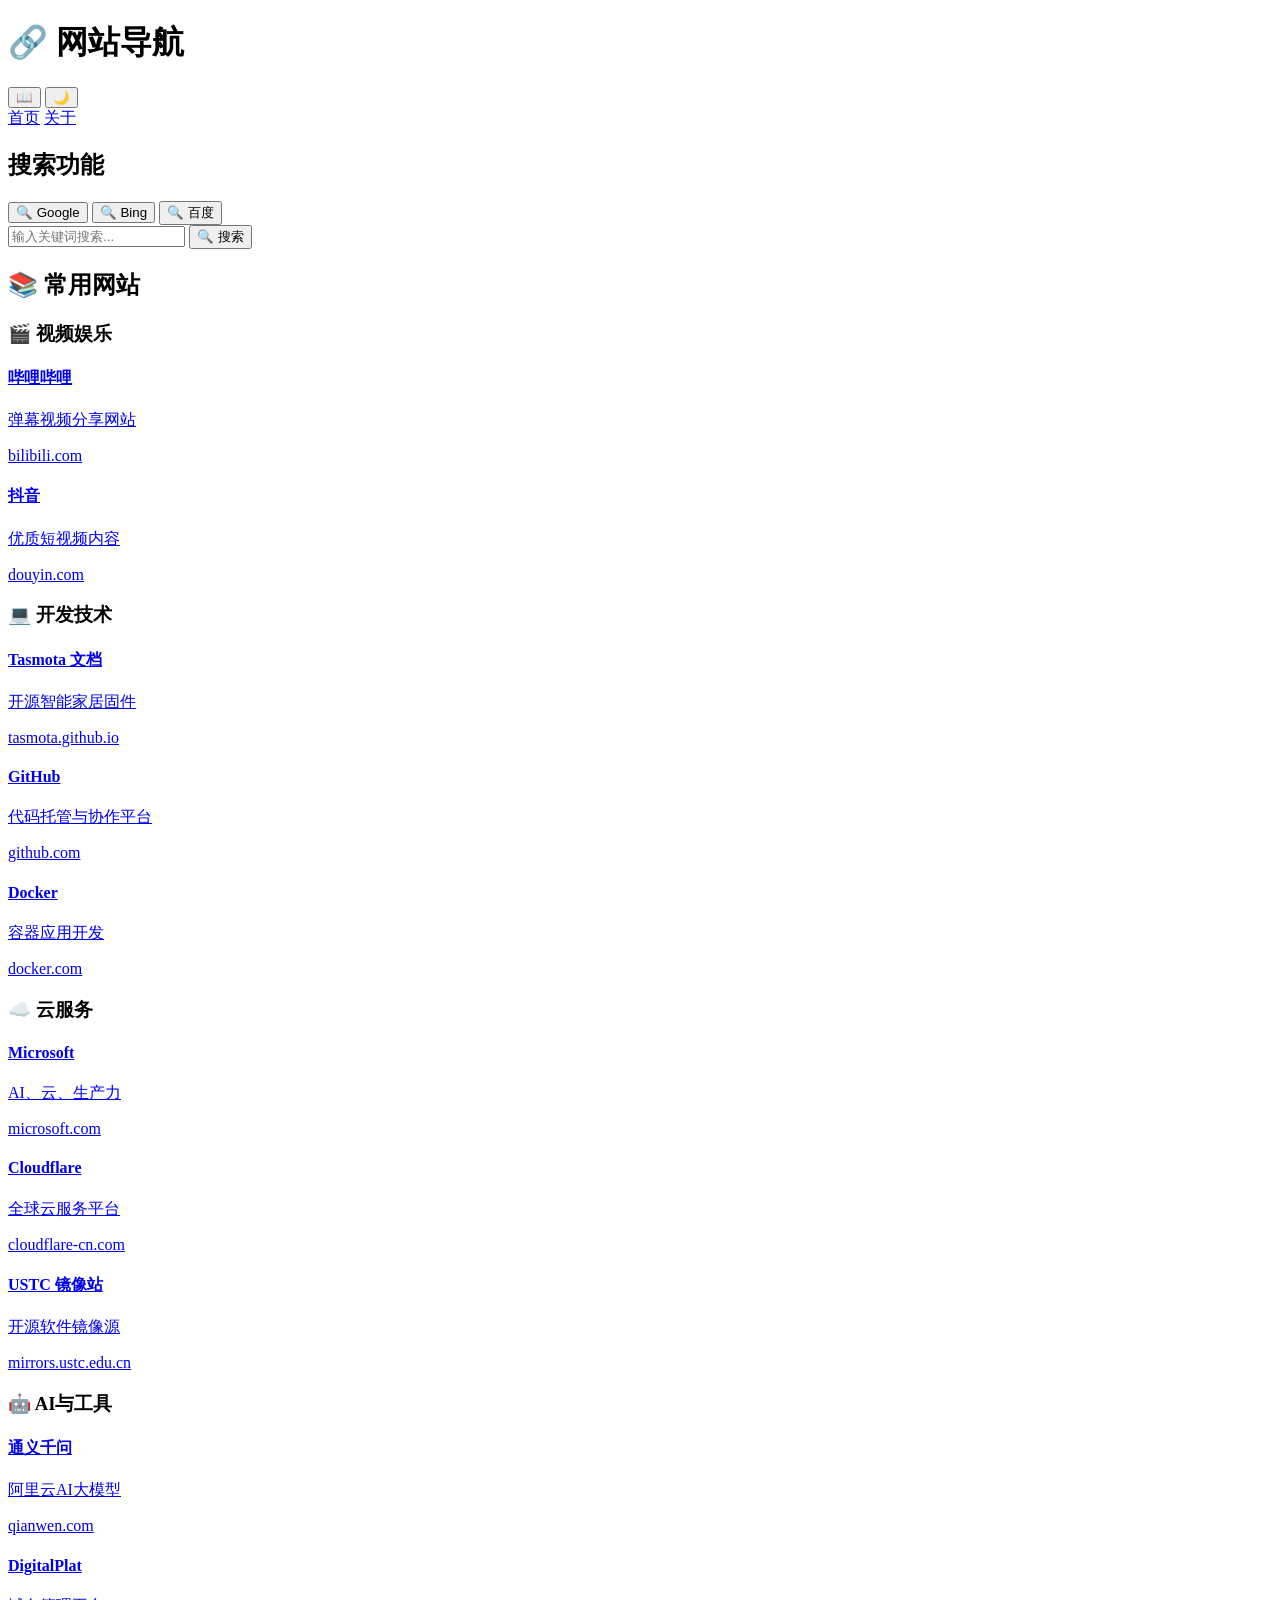
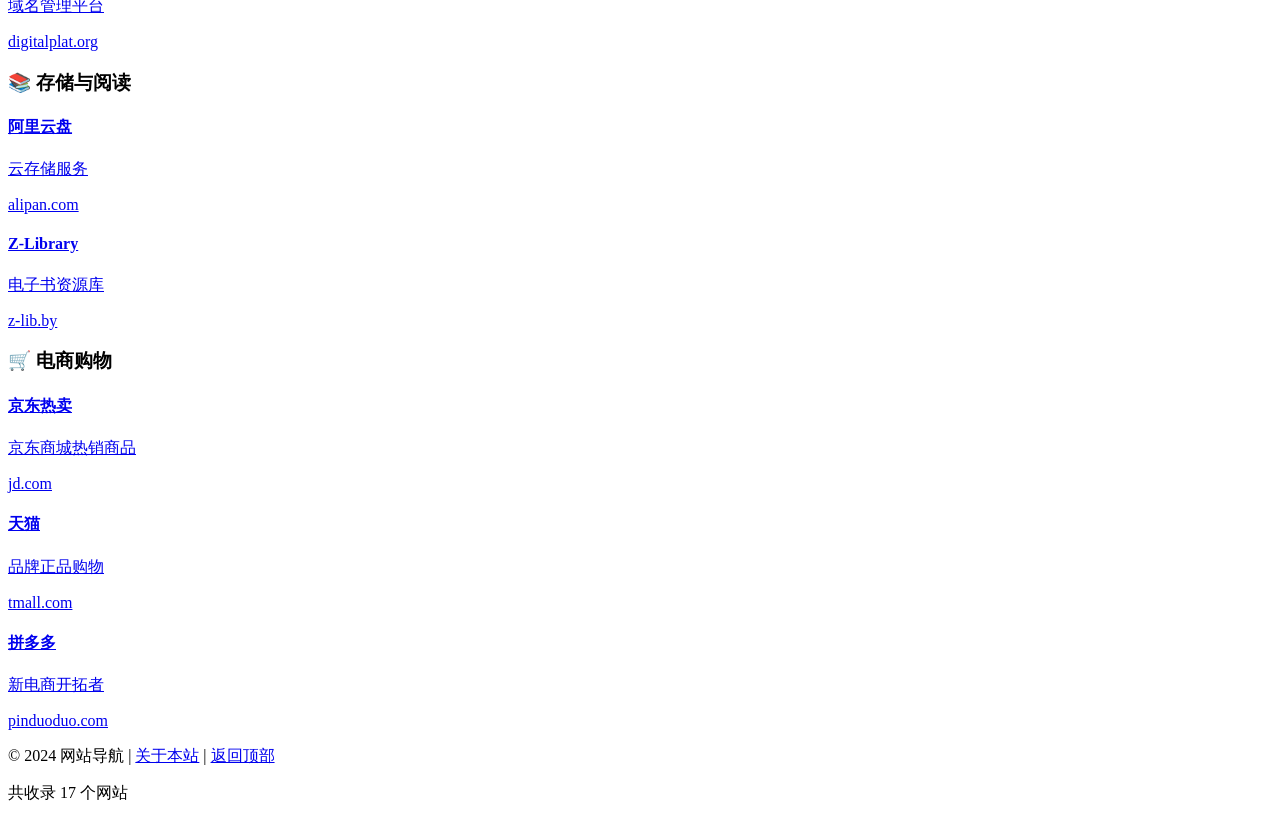
==== index.html @ ec5c8658 "del priatebay" ====
<!doctype html>
<html lang="zh-CN" data-theme="light">
<head>
    <meta charset="utf-8">
    <meta name="viewport" content="width=device-width,initial-scale=1">
    <title>网站导航 - 首页</title>
    <!-- Favicon 配置 -->
    <link rel="icon" href="favicon.ico" type="image/x-icon">
    <link rel="shortcut icon" href="favicon.ico" type="image/x-icon">
    <!-- 样式文件 -->
    <link rel="stylesheet" href="src/styles.css">
    
    <!-- 主题防闪烁脚本 -->
    <script>
        (function() {
            const savedTheme = localStorage.getItem('theme') || 'light';
            document.documentElement.setAttribute('data-theme', savedTheme);
        })();
    </script>
</head>
<body>
    <header class="header">
        <div class="container header-container">
            <h1 class="site-title">🔗 网站导航</h1>
            <div class="header-controls">
                <button 
                    id="compactToggle" 
                    class="control-btn compact-toggle" 
                    aria-label="切换紧凑模式"
                    title="切换紧凑模式">
                    📖
                </button>
                <button 
                    id="themeToggle" 
                    class="control-btn theme-toggle" 
                    aria-label="切换主题"
                    aria-pressed="false"
                    title="切换主题"
                    role="switch">
                    🌙
                </button>
            </div>
            <nav class="nav" aria-label="主导航">
                <a href="index.html" class="nav-link active" aria-current="page">首页</a>
                <a href="about.html" class="nav-link">关于</a>
            </nav>
        </div>
    </header>

    <main class="container main">
        <!-- 搜索区 -->
        <section class="search-section" aria-labelledby="search-heading">
            <h2 id="search-heading" class="visually-hidden">搜索功能</h2>
            <div class="search-container">
                <div class="engine-toggles" role="tablist" aria-label="搜索引擎选择">
                    <button 
                        class="engine-btn active" 
                        data-engine="google" 
                        role="tab" 
                        aria-selected="true"
                        aria-controls="search-input">
                        <span class="engine-icon">🔍</span> Google
                    </button>
                    <button 
                        class="engine-btn" 
                        data-engine="bing" 
                        role="tab" 
                        aria-selected="false"
                        aria-controls="search-input">
                        <span class="engine-icon">🔍</span> Bing
                    </button>
                    <button 
                        class="engine-btn" 
                        data-engine="baidu" 
                        role="tab" 
                        aria-selected="false"
                        aria-controls="search-input">
                        <span class="engine-icon">🔍</span> 百度
                    </button>
                </div>
                
                <div class="search-input-group">
                    <input 
                        type="text" 
                        id="search-input" 
                        class="search-input" 
                        placeholder="输入关键词搜索..." 
                        aria-label="搜索输入框"
                        role="searchbox">
                    <button 
                        id="search-btn" 
                        class="search-btn" 
                        aria-label="搜索">
                        🔍 搜索
                    </button>
                </div>
            </div>
        </section>

        <!-- 网站分类区 -->
        <section class="websites-section" aria-labelledby="websites-heading">
            <h2 id="websites-heading" class="section-title">📚 常用网站</h2>
            
            <!-- 资源下载 -->
            <!-- 资源下载 已移除 -->

            <!-- 视频娱乐 -->
            <div class="category">
                <h3 class="category-title">🎬 视频娱乐</h3>
                <div class="websites-grid">
                    <div class="card">
                        <a href="https://www.bilibili.com/" 
                           target="_blank" 
                           rel="noopener noreferrer"
                           class="website-link">
                            <h4 class="website-name">哔哩哔哩</h4>
                            <p class="website-desc">弹幕视频分享网站</p>
                            <span class="website-url">bilibili.com</span>
                        </a>
                    </div>
                    <div class="card">
                        <a href="https://www.douyin.com/" 
                           target="_blank" 
                           rel="noopener noreferrer"
                           class="website-link">
                            <h4 class="website-name">抖音</h4>
                            <p class="website-desc">优质短视频内容</p>
                            <span class="website-url">douyin.com</span>
                        </a>
                    </div>
                </div>
            </div>

            <!-- 开发技术 -->
            <div class="category">
                <h3 class="category-title">💻 开发技术</h3>
                <div class="websites-grid">
                    <div class="card">
                        <a href="https://tasmota.github.io/docs/" 
                           target="_blank" 
                           rel="noopener noreferrer"
                           class="website-link">
                            <h4 class="website-name">Tasmota 文档</h4>
                            <p class="website-desc">开源智能家居固件</p>
                            <span class="website-url">tasmota.github.io</span>
                        </a>
                    </div>
                    <div class="card">
                        <a href="https://github.com/" 
                           target="_blank" 
                           rel="noopener noreferrer"
                           class="website-link">
                            <h4 class="website-name">GitHub</h4>
                            <p class="website-desc">代码托管与协作平台</p>
                            <span class="website-url">github.com</span>
                        </a>
                    </div>
                    <div class="card">
                        <a href="https://www.docker.com/" 
                           target="_blank" 
                           rel="noopener noreferrer"
                           class="website-link">
                            <h4 class="website-name">Docker</h4>
                            <p class="website-desc">容器应用开发</p>
                            <span class="website-url">docker.com</span>
                        </a>
                    </div>
                </div>
            </div>

            <!-- 云服务 -->
            <div class="category">
                <h3 class="category-title">☁️ 云服务</h3>
                <div class="websites-grid">
                    <div class="card">
                        <a href="https://www.microsoft.com/" 
                           target="_blank" 
                           rel="noopener noreferrer"
                           class="website-link">
                            <h4 class="website-name">Microsoft</h4>
                            <p class="website-desc">AI、云、生产力</p>
                            <span class="website-url">microsoft.com</span>
                        </a>
                    </div>
                    <div class="card">
                        <a href="https://www.cloudflare-cn.com/" 
                           target="_blank" 
                           rel="noopener noreferrer"
                           class="website-link">
                            <h4 class="website-name">Cloudflare</h4>
                            <p class="website-desc">全球云服务平台</p>
                            <span class="website-url">cloudflare-cn.com</span>
                        </a>
                    </div>
                    <div class="card">
                        <a href="https://mirrors.ustc.edu.cn/" 
                           target="_blank" 
                           rel="noopener noreferrer"
                           class="website-link">
                            <h4 class="website-name">USTC 镜像站</h4>
                            <p class="website-desc">开源软件镜像源</p>
                            <span class="website-url">mirrors.ustc.edu.cn</span>
                        </a>
                    </div>
                </div>
            </div>

            <!-- AI与工具 -->
            <div class="category">
                <h3 class="category-title">🤖 AI与工具</h3>
                <div class="websites-grid">
                    <div class="card">
                        <a href="https://www.qianwen.com/" 
                           target="_blank" 
                           rel="noopener noreferrer"
                           class="website-link">
                            <h4 class="website-name">通义千问</h4>
                            <p class="website-desc">阿里云AI大模型</p>
                            <span class="website-url">qianwen.com</span>
                        </a>
                    </div>
                    <div class="card">
                        <a href="https://domain.digitalplat.org/" 
                           target="_blank" 
                           rel="noopener noreferrer"
                           class="website-link">
                            <h4 class="website-name">DigitalPlat</h4>
                            <p class="website-desc">域名管理平台</p>
                            <span class="website-url">digitalplat.org</span>
                        </a>
                    </div>
                </div>
            </div>

            <!-- 存储与阅读 -->
            <div class="category">
                <h3 class="category-title">📚 存储与阅读</h3>
                <div class="websites-grid">
                    <div class="card">
                        <a href="https://www.alipan.com/" 
                           target="_blank" 
                           rel="noopener noreferrer"
                           class="website-link">
                            <h4 class="website-name">阿里云盘</h4>
                            <p class="website-desc">云存储服务</p>
                            <span class="website-url">alipan.com</span>
                        </a>
                    </div>
                    <div class="card">
                        <a href="https://z-lib.by/" 
                           target="_blank" 
                           rel="noopener noreferrer"
                           class="website-link">
                            <h4 class="website-name">Z-Library</h4>
                            <p class="website-desc">电子书资源库</p>
                            <span class="website-url">z-lib.by</span>
                        </a>
                    </div>
                </div>
            </div>

            <!-- 电商购物 -->
            <div class="category">
                <h3 class="category-title">🛒 电商购物</h3>
                <div class="websites-grid">
                    <div class="card">
                        <a href="https://www.jd.com/" 
                           target="_blank" 
                           rel="noopener noreferrer"
                           class="website-link">
                            <h4 class="website-name">京东热卖</h4>
                            <p class="website-desc">京东商城热销商品</p>
                            <span class="website-url">jd.com</span>
                        </a>
                    </div>
                    <div class="card">
                        <a href="https://www.tmall.com/" 
                           target="_blank" 
                           rel="noopener noreferrer"
                           class="website-link">
                            <h4 class="website-name">天猫</h4>
                            <p class="website-desc">品牌正品购物</p>
                            <span class="website-url">tmall.com</span>
                        </a>
                    </div>
                    <div class="card">
                        <a href="https://www.pinduoduo.com/" 
                           target="_blank" 
                           rel="noopener noreferrer"
                           class="website-link">
                            <h4 class="website-name">拼多多</h4>
                            <p class="website-desc">新电商开拓者</p>
                            <span class="website-url">pinduoduo.com</span>
                        </a>
                    </div>
                </div>
            </div>
        </section>
    </main>

    <footer class="footer">
        <div class="container">
            <p>© 2024 网站导航 | <a href="about.html">关于本站</a> | <a href="#" id="backToTop">返回顶部</a></p>
            <p class="footer-info">共收录 <span id="siteCount">17</span> 个网站</p>
        </div>
    </footer>

    <script src="src/main.js"></script>
</body>

</html>
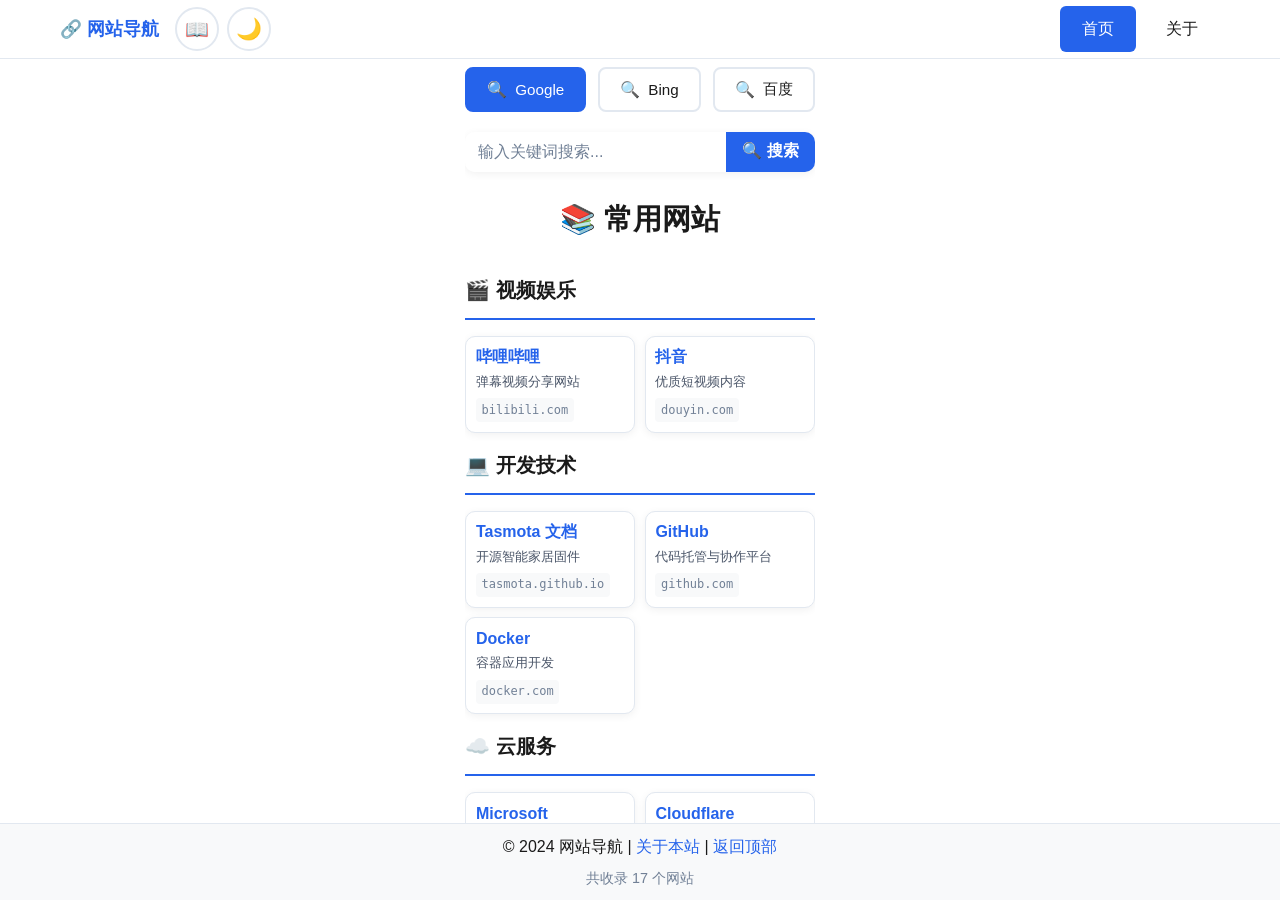
==== commit b7b3f562: "fanye" ====
--- a/index.html
+++ b/index.html
@@ -18,7 +18,7 @@
         })();
     </script>
 </head>
-<body>
+<body class="compact-mode">
     <header class="header">
         <div class="container header-container">
             <h1 class="site-title">🔗 网站导航</h1>
--- a/src/styles.css
+++ b/src/styles.css
@@ -0,0 +1,957 @@
+/* ============================================
+   基础重置与全局样式
+   ============================================ */
+* {
+    margin: 0;
+    padding: 0;
+    box-sizing: border-box;
+}
+
+html, body {
+    text-align: center;
+    font-family: -apple-system, BlinkMacSystemFont, 'Segoe UI', 'Microsoft YaHei', sans-serif;
+    line-height: 1.6;
+    transition: background-color 0.3s, color 0.3s;
+    min-height: 100vh;
+}
+
+body {
+    background-color: var(--bg-primary);
+    color: var(--text-primary);
+    display: flex;
+    flex-direction: column;
+}
+
+/* ============================================
+   主题变量定义
+   ============================================ */
+:root[data-theme='light'] {
+    /* 基础颜色 */
+    --bg-primary: #ffffff;
+    --bg-secondary: #f8f9fa;
+    --bg-card: #ffffff;
+    --bg-input: #ffffff;
+    
+    /* 文本颜色 */
+    --text-primary: #1a1a1a;
+    --text-secondary: #4a5568;
+    --text-muted: #718096;
+    
+    /* 边框与阴影 */
+    --border-color: #e2e8f0;
+    --border-hover: #cbd5e0;
+    --shadow: 0 2px 8px rgba(0, 0, 0, 0.06);
+    --shadow-hover: 0 8px 30px rgba(0, 0, 0, 0.12);
+    
+    /* 主色调 */
+    --primary-color: #2563eb;
+    --primary-hover: #1d4ed8;
+    --primary-light: #dbeafe;
+    
+    /* 成功/警告色 */
+    --success-color: #10b981;
+    --warning-color: #f59e0b;
+}
+
+:root[data-theme='dark'] {
+    /* 基础颜色 */
+    --bg-primary: #1a1a1a;
+    --bg-secondary: #2d2d2d;
+    --bg-card: #262626;
+    --bg-input: #2d2d2d;
+    
+    /* 文本颜色 */
+    --text-primary: #f7fafc;
+    --text-secondary: #cbd5e0;
+    --text-muted: #a0aec0;
+    
+    /* 边框与阴影 */
+    --border-color: #4a5568;
+    --border-hover: #718096;
+    --shadow: 0 2px 8px rgba(0, 0, 0, 0.3);
+    --shadow-hover: 0 8px 30px rgba(0, 0, 0, 0.5);
+    
+    /* 主色调 */
+    --primary-color: #3b82f6;
+    --primary-hover: #60a5fa;
+    --primary-light: #1e3a8a;
+    
+    /* 成功/警告色 */
+    --success-color: #34d399;
+    --warning-color: #fbbf24;
+}
+
+/* ============================================
+   辅助类
+   ============================================ */
+.container {
+    max-width: 1200px;
+    margin: 0 auto;
+    padding: 0 1.25rem;
+}
+
+.visually-hidden {
+    position: absolute !important;
+    width: 1px !important;
+    height: 1px !important;
+    padding: 0 !important;
+    margin: -1px !important;
+    overflow: hidden !important;
+    clip: rect(0, 0, 0, 0) !important;
+    white-space: nowrap !important;
+    border: 0 !important;
+}
+
+/* ============================================
+   头部样式
+   ============================================ */
+.header {
+    background-color: var(--bg-secondary);
+    padding: 0.75rem 0;
+    border-bottom: 1px solid var(--border-color);
+    position: sticky;
+    top: 0;
+    z-index: 100;
+    backdrop-filter: blur(10px);
+    background-color: rgba(var(--bg-secondary-rgb), 0.95);
+}
+
+.header-container {
+    display: flex;
+    justify-content: space-between;
+    align-items: center;
+    flex-wrap: wrap;
+    gap: 1rem;
+}
+
+.site-title {
+    font-size: 1.5rem;
+    font-weight: bold;
+    color: var(--primary-color);
+    margin: 0;
+    display: flex;
+    align-items: center;
+    gap: 0.5rem;
+}
+
+.header-controls {
+    display: flex;
+    gap: 0.5rem;
+    align-items: center;
+}
+
+.control-btn {
+    background: none;
+    border: 2px solid var(--border-color);
+    color: var(--text-primary);
+    font-size: 1.2rem;
+    width: 44px;
+    height: 44px;
+    border-radius: 50%;
+    cursor: pointer;
+    display: flex;
+    align-items: center;
+    justify-content: center;
+    transition: all 0.2s;
+    flex-shrink: 0;
+}
+
+.control-btn:hover,
+.control-btn:focus {
+    outline: 2px solid var(--primary-color);
+    outline-offset: 2px;
+    border-color: var(--primary-color);
+    transform: scale(1.05);
+}
+
+.theme-toggle {
+    font-size: 1.3rem;
+}
+
+/* 导航 */
+.nav {
+    display: flex;
+    gap: 0.5rem;
+    margin-left: auto;
+}
+
+.nav-link {
+    color: var(--text-primary);
+    text-decoration: none;
+    padding: 0.5rem 1.25rem;
+    border-radius: 6px;
+    transition: all 0.2s;
+    font-weight: 500;
+    border: 2px solid transparent;
+}
+
+.nav-link:hover,
+.nav-link:focus {
+    background-color: var(--primary-color);
+    color: white;
+    outline: none;
+    border-color: var(--primary-color);
+}
+
+.nav-link.active {
+    background-color: var(--primary-color);
+    color: white;
+}
+
+/* ============================================
+   主内容区
+   ============================================ */
+.main {
+    flex: 1;
+    padding: 1.5rem 0 2.5rem;
+}
+
+/* ============================================
+   搜索区域
+   ============================================ */
+.search-section {
+    margin-bottom: 2.5rem;
+}
+
+.search-container {
+    max-width: 800px;
+    margin: 0 auto;
+}
+
+/* 搜索引擎切换 */
+.engine-toggles {
+    display: flex;
+    gap: 0.75rem;
+    justify-content: center;
+    margin-bottom: 1.25rem;
+    flex-wrap: wrap;
+}
+
+.engine-btn {
+    padding: 0.6rem 1.25rem;
+    border: 2px solid var(--border-color);
+    background: var(--bg-card);
+    color: var(--text-primary);
+    border-radius: 8px;
+    cursor: pointer;
+    transition: all 0.2s;
+    font-size: 0.95rem;
+    font-weight: 500;
+    display: flex;
+    align-items: center;
+    gap: 0.5rem;
+}
+
+.engine-btn:hover,
+.engine-btn:focus {
+    outline: 2px solid var(--primary-color);
+    outline-offset: 2px;
+    border-color: var(--primary-color);
+    transform: translateY(-1px);
+}
+
+.engine-btn.active {
+    background-color: var(--primary-color);
+    color: white;
+    border-color: var(--primary-color);
+}
+
+.engine-icon {
+    font-size: 1rem;
+}
+
+/* 搜索输入组 */
+.search-input-group {
+    display: flex;
+    gap: 0;
+    border-radius: 10px;
+    overflow: hidden;
+    box-shadow: var(--shadow);
+    transition: box-shadow 0.3s;
+}
+
+.search-input-group:focus-within {
+    box-shadow: var(--shadow-hover);
+}
+
+.search-input {
+    flex: 1;
+    padding: 0.9rem 1.25rem;
+    border: none;
+    background: var(--bg-input);
+    color: var(--text-primary);
+    font-size: 1rem;
+    min-width: 0;
+}
+
+.search-input:focus {
+    outline: none;
+}
+
+.search-input::placeholder {
+    color: var(--text-muted);
+}
+
+.search-btn {
+    padding: 0.9rem 1.75rem;
+    background-color: var(--primary-color);
+    color: white;
+    border: none;
+    cursor: pointer;
+    font-size: 1rem;
+    font-weight: 600;
+    transition: background-color 0.2s;
+    white-space: nowrap;
+    display: flex;
+    align-items: center;
+    gap: 0.5rem;
+}
+
+.search-btn:hover,
+.search-btn:focus {
+    background-color: var(--primary-hover);
+    outline: 2px solid var(--primary-color);
+    outline-offset: 2px;
+}
+
+/* ============================================
+   网站分类区
+   ============================================ */
+.websites-section {
+    margin-top: 1.5rem;
+}
+
+.section-title {
+    font-size: 1.8rem;
+    margin-bottom: 2rem;
+    color: var(--text-primary);
+    display: flex;
+    align-items: center;
+    justify-content: center;
+    gap: 0.75rem;
+}
+
+/* 分类标题 */
+.category {
+    margin-bottom: 2.5rem;
+}
+
+.category-title {
+    font-size: 1.4rem;
+    margin-bottom: 1.25rem;
+    padding-bottom: 0.75rem;
+    border-bottom: 2px solid var(--primary-color);
+    color: var(--text-primary);
+    text-align: left;
+    display: flex;
+    align-items: center;
+    gap: 0.75rem;
+}
+
+/* 网站网格 */
+.websites-grid {
+    display: grid;
+    grid-template-columns: repeat(auto-fill, minmax(300px, 1fr));
+    gap: 1.25rem;
+}
+
+/* 卡片样式 */
+.card {
+    background: var(--bg-card);
+    border: 1px solid var(--border-color);
+    border-radius: 10px;
+    padding: 1.25rem;
+    box-shadow: var(--shadow);
+    transition: all 0.25s;
+    text-align: left;
+    height: 100%;
+    display: flex;
+    flex-direction: column;
+}
+
+.card:hover,
+.card:focus-within {
+    transform: translateY(-4px);
+    box-shadow: var(--shadow-hover);
+    border-color: var(--primary-color);
+}
+
+.website-link {
+    color: inherit;
+    text-decoration: none;
+    display: block;
+    flex: 1;
+    outline: none;
+}
+
+.website-name {
+    color: var(--primary-color);
+    margin-bottom: 0.5rem;
+    font-size: 1.15rem;
+    font-weight: 600;
+    line-height: 1.4;
+}
+
+.website-desc {
+    color: var(--text-secondary);
+    font-size: 0.9rem;
+    line-height: 1.5;
+    margin-bottom: 0.75rem;
+    flex-grow: 1;
+}
+
+.website-url {
+    color: var(--text-muted);
+    font-size: 0.85rem;
+    font-family: 'SF Mono', 'Monaco', 'Consolas', monospace;
+    padding: 0.25rem 0.5rem;
+    background: var(--bg-secondary);
+    border-radius: 4px;
+    display: inline-block;
+}
+
+/* ============================================
+   页脚样式
+   ============================================ */
+.footer {
+    background-color: var(--bg-secondary);
+    padding: 1.5rem 0;
+    border-top: 1px solid var(--border-color);
+    margin-top: auto;
+}
+
+.footer a {
+    color: var(--primary-color);
+    text-decoration: none;
+    font-weight: 500;
+}
+
+.footer a:hover {
+    text-decoration: underline;
+}
+
+.footer-info {
+    margin-top: 0.5rem;
+    color: var(--text-muted);
+    font-size: 0.9rem;
+}
+
+/* ============================================
+   关于页样式
+   ============================================ */
+.about-page .main {
+    display: flex;
+    align-items: center;
+    justify-content: center;
+    min-height: calc(100vh - 200px);
+}
+
+.about-content {
+    width: 100%;
+    max-width: 800px;
+}
+
+.about-card {
+    text-align: left;
+    padding: 2rem;
+}
+
+.about-title {
+    font-size: 2rem;
+    margin-bottom: 1.5rem;
+    color: var(--primary-color);
+    display: flex;
+    align-items: center;
+    gap: 0.75rem;
+}
+
+.about-text {
+    font-size: 1.1rem;
+    margin-bottom: 2rem;
+    color: var(--text-secondary);
+    line-height: 1.7;
+}
+
+/* 功能特点 */
+.about-features h3,
+.about-stats h3,
+.about-tech h3,
+.about-shortcuts h3 {
+    font-size: 1.4rem;
+    margin: 2rem 0 1rem;
+    color: var(--text-primary);
+    display: flex;
+    align-items: center;
+    gap: 0.5rem;
+}
+
+.feature-list {
+    list-style: none;
+    padding-left: 0;
+}
+
+.feature-list li {
+    margin-bottom: 0.75rem;
+    padding-left: 1.5rem;
+    position: relative;
+    color: var(--text-secondary);
+}
+
+.feature-list li::before {
+    content: "✓";
+    position: absolute;
+    left: 0;
+    color: var(--success-color);
+    font-weight: bold;
+}
+
+/* 统计数据 */
+.stats-grid {
+    display: grid;
+    grid-template-columns: repeat(auto-fit, minmax(120px, 1fr));
+    gap: 1rem;
+    margin-top: 1rem;
+}
+
+.stat-card {
+    background: var(--bg-secondary);
+    border-radius: 8px;
+    padding: 1.25rem;
+    text-align: center;
+    border: 1px solid var(--border-color);
+}
+
+.stat-number {
+    font-size: 2rem;
+    font-weight: bold;
+    color: var(--primary-color);
+    line-height: 1;
+}
+
+.stat-label {
+    font-size: 0.9rem;
+    color: var(--text-muted);
+    margin-top: 0.5rem;
+}
+
+/* 技术标签 */
+.tech-tags {
+    display: flex;
+    flex-wrap: wrap;
+    gap: 0.75rem;
+    margin-top: 1rem;
+}
+
+.tech-tag {
+    background: var(--primary-light);
+    color: var(--primary-color);
+    padding: 0.5rem 1rem;
+    border-radius: 20px;
+    font-size: 0.9rem;
+    font-weight: 500;
+    border: 1px solid var(--primary-color);
+}
+
+
+/* 返回按钮 */
+.back-home {
+    margin-top: 3rem;
+    text-align: center;
+}
+
+.btn-primary {
+    display: inline-flex;
+    align-items: center;
+    gap: 0.5rem;
+    padding: 0.9rem 2rem;
+    background-color: var(--primary-color);
+    color: white;
+    text-decoration: none;
+    border-radius: 8px;
+    transition: all 0.2s;
+    border: none;
+    cursor: pointer;
+    font-size: 1rem;
+    font-weight: 600;
+}
+
+.btn-primary:hover,
+.btn-primary:focus {
+    background-color: var(--primary-hover);
+    transform: translateY(-2px);
+    box-shadow: 0 4px 12px rgba(0, 0, 0, 0.15);
+    outline: none;
+}
+
+/* ============================================
+   紧凑模式
+   ============================================ */
+.compact-mode .websites-grid {
+    grid-template-columns: repeat(auto-fill, minmax(280px, 1fr));
+    gap: 1rem;
+}
+
+.compact-mode .card {
+    padding: 1rem;
+}
+
+.compact-mode .website-name {
+    font-size: 1.05rem;
+    margin-bottom: 0.4rem;
+}
+
+.compact-mode .website-desc {
+    font-size: 0.85rem;
+    margin-bottom: 0.5rem;
+    line-height: 1.4;
+}
+
+.compact-mode .website-url {
+    font-size: 0.8rem;
+    padding: 0.2rem 0.4rem;
+}
+
+.compact-mode .category {
+    margin-bottom: 2rem;
+}
+
+.compact-mode .category-title {
+    font-size: 1.25rem;
+    margin-bottom: 1rem;
+}
+/* 进一步精简以适配单屏显示（减少间距、字体、卡片高度） */
+.compact-mode {
+    height: 100vh;
+    overflow: hidden;
+}
+
+.compact-mode html,
+.compact-mode body {
+    height: 100%;
+}
+
+.compact-mode .header {
+    padding: 0.4rem 0;
+}
+
+.compact-mode .site-title {
+    font-size: 1.1rem;
+}
+
+.compact-mode .main {
+    padding: 0.5rem 0 0.8rem;
+    height: calc(100vh - 56px - 44px);
+    overflow: hidden;
+}
+
+.compact-mode .footer {
+    padding: 0.6rem 0;
+}
+
+.compact-mode .websites-section {
+    max-height: 100%;
+}
+
+.compact-mode .websites-grid {
+    grid-template-columns: repeat(auto-fit, minmax(140px, 1fr));
+    gap: 0.6rem;
+}
+
+.compact-mode .card {
+    padding: 0.6rem;
+    font-size: 0.92rem;
+}
+
+.compact-mode .website-name {
+    font-size: 1rem;
+    margin-bottom: 0.25rem;
+}
+
+.compact-mode .website-desc {
+    font-size: 0.82rem;
+    margin-bottom: 0.4rem;
+}
+
+.compact-mode .website-url {
+    font-size: 0.75rem;
+    padding: 0.15rem 0.35rem;
+}
+
+.compact-mode .category {
+    margin-bottom: 1rem;
+}
+
+.compact-mode .search-section {
+    margin-bottom: 1rem;
+}
+
+.compact-mode .search-input {
+    padding: 0.6rem 0.8rem;
+}
+
+.compact-mode .search-btn {
+    padding: 0.6rem 1rem;
+}
+/* ============================================
+   作者联系信息样式
+   ============================================ */
+.about-author {
+    margin: 2rem 0;
+    padding: 1.5rem;
+    background: var(--bg-secondary);
+    border-radius: 10px;
+    border: 1px solid var(--border-color);
+}
+
+.about-author h3 {
+    font-size: 1.4rem;
+    margin-bottom: 1rem;
+    color: var(--text-primary);
+    display: flex;
+    align-items: center;
+    gap: 0.5rem;
+}
+
+.author-info {
+    text-align: center;
+}
+
+.author-info > p {
+    color: var(--text-secondary);
+    margin-bottom: 1.5rem;
+    font-size: 1.1rem;
+}
+
+.contact-links {
+    display: flex;
+    flex-wrap: wrap;
+    justify-content: center;
+    gap: 1rem;
+    margin-bottom: 1.5rem;
+}
+
+.contact-link {
+    display: inline-flex;
+    align-items: center;
+    gap: 0.5rem;
+    padding: 0.75rem 1.5rem;
+    background: var(--bg-card);
+    color: var(--primary-color);
+    text-decoration: none;
+    border-radius: 8px;
+    border: 2px solid var(--primary-color);
+    transition: all 0.2s;
+    font-weight: 500;
+    min-width: 140px;
+    justify-content: center;
+}
+
+.contact-link:hover,
+.contact-link:focus {
+    background: var(--primary-color);
+    color: white;
+    transform: translateY(-2px);
+    box-shadow: 0 4px 12px rgba(0, 0, 0, 0.15);
+    outline: none;
+}
+
+.contact-link .contact-icon {
+    font-size: 1.2rem;
+}
+
+.contact-email {
+    color: var(--text-muted);
+    font-size: 1rem;
+    padding: 0.75rem 1rem;
+    background: var(--bg-card);
+    border-radius: 6px;
+    border: 1px solid var(--border-color);
+    display: inline-block;
+    margin: 0;
+    font-family: 'SF Mono', 'Monaco', 'Consolas', monospace;
+}
+
+/* 响应式调整 */
+@media (max-width: 768px) {
+    .contact-links {
+        flex-direction: column;
+        align-items: center;
+    }
+    
+    .contact-link {
+        width: 100%;
+        max-width: 250px;
+    }
+    
+    .about-author {
+        padding: 1.25rem;
+    }
+}
+
+@media (max-width: 480px) {
+    .contact-link {
+        min-width: unset;
+        padding: 0.6rem 1.25rem;
+        font-size: 0.95rem;
+    }
+    
+    .about-author {
+        padding: 1rem;
+    }
+}
+
+/* ============================================
+   响应式设计
+   ============================================ */
+
+/* 平板设备 */
+@media (max-width: 1024px) {
+    .websites-grid {
+        grid-template-columns: repeat(auto-fill, minmax(280px, 1fr));
+    }
+    
+    .compact-mode .websites-grid {
+        grid-template-columns: repeat(auto-fill, minmax(260px, 1fr));
+    }
+}
+
+/* 大屏手机 */
+@media (max-width: 768px) {
+    .header-container {
+        flex-direction: column;
+        gap: 1rem;
+    }
+    
+    .nav {
+        margin-left: 0;
+        width: 100%;
+        justify-content: center;
+    }
+    
+    .nav-link {
+        padding: 0.4rem 1rem;
+        font-size: 0.95rem;
+    }
+    
+    .search-input-group {
+        flex-direction: column;
+        gap: 0;
+    }
+    
+    .search-input {
+        border-radius: 8px 8px 0 0;
+        padding: 0.8rem 1rem;
+    }
+    
+    .search-btn {
+        border-radius: 0 0 8px 8px;
+        padding: 0.8rem 1rem;
+        justify-content: center;
+    }
+    
+    .websites-grid {
+        grid-template-columns: 1fr;
+        gap: 1rem;
+    }
+    
+    .engine-toggles {
+        gap: 0.5rem;
+    }
+    
+    .engine-btn {
+        padding: 0.5rem 1rem;
+        font-size: 0.9rem;
+    }
+    
+    .section-title {
+        font-size: 1.5rem;
+    }
+    
+    .category-title {
+        font-size: 1.25rem;
+    }
+    
+    .about-card {
+        padding: 1.5rem;
+    }
+    
+    .stats-grid {
+        grid-template-columns: repeat(2, 1fr);
+    }
+    
+    .tech-tags {
+        gap: 0.5rem;
+    }
+    
+    .tech-tag {
+        font-size: 0.85rem;
+        padding: 0.4rem 0.8rem;
+    }
+}
+
+/* 小屏手机 */
+@media (max-width: 480px) {
+    .container {
+        padding: 0 1rem;
+    }
+    
+    .site-title {
+        font-size: 1.3rem;
+    }
+    
+    .control-btn {
+        width: 40px;
+        height: 40px;
+        font-size: 1.1rem;
+    }
+    
+    .section-title {
+        font-size: 1.3rem;
+    }
+    
+    .category-title {
+        font-size: 1.15rem;
+    }
+    
+    .card {
+        padding: 1rem;
+    }
+    
+    .website-name {
+        font-size: 1.05rem;
+    }
+    
+    .stats-grid {
+        grid-template-columns: 1fr;
+    }
+    
+    .shortcut-list {
+        grid-template-columns: 1fr;
+    }
+}
+
+/* 超宽屏幕 */
+@media (min-width: 1400px) {
+    .websites-grid {
+        grid-template-columns: repeat(4, 1fr);
+    }
+    
+    .compact-mode .websites-grid {
+        grid-template-columns: repeat(5, 1fr);
+    }
+}
+
+/* 打印样式 */
+@media print {
+    .header-controls,
+    .search-section,
+    .footer {
+        display: none;
+    }
+    
+    .card {
+        break-inside: avoid;
+        border: 1px solid #ccc;
+        box-shadow: none;
+    }
+}
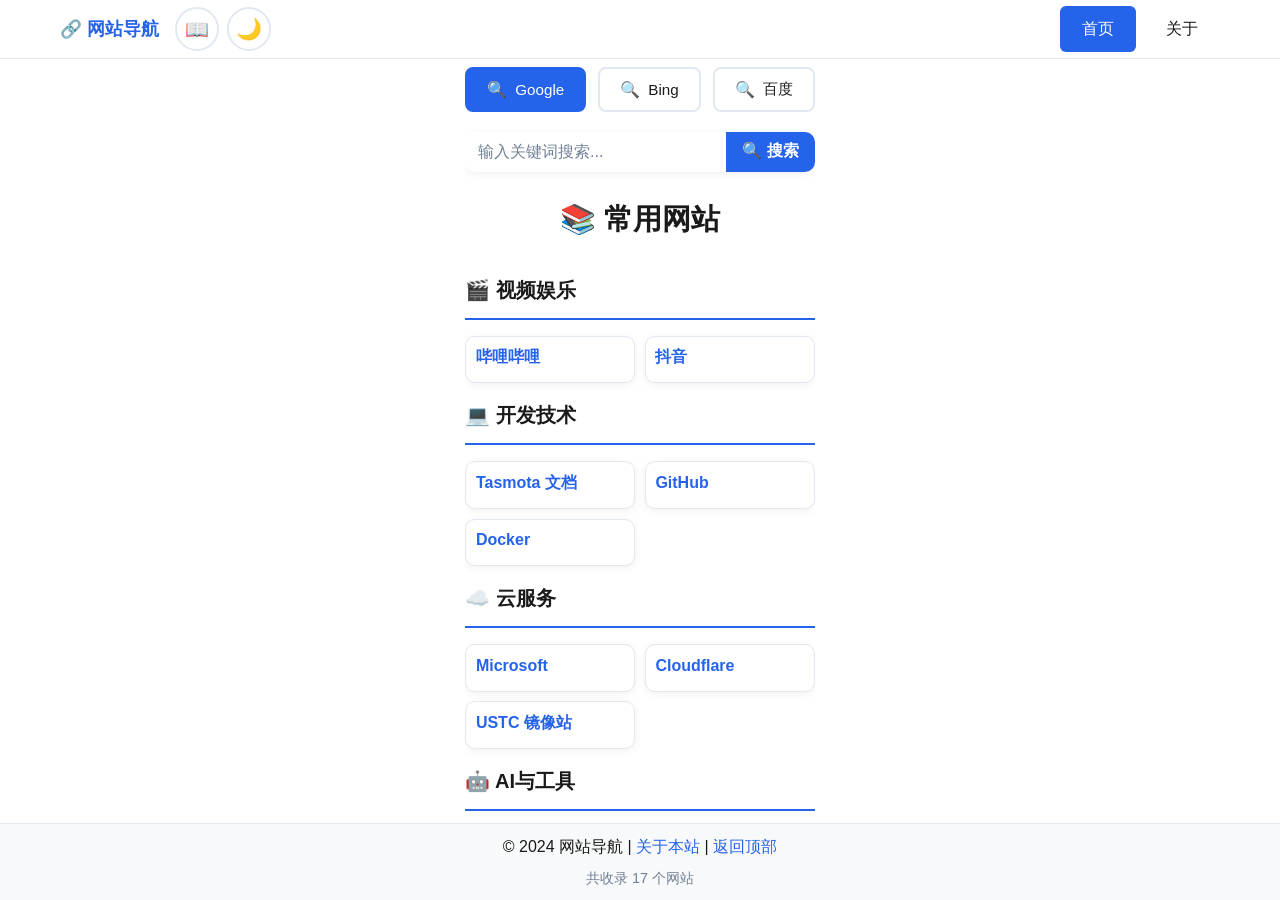
==== commit 2c9d553e: "test" ====
--- a/index.html
+++ b/index.html
@@ -114,8 +114,7 @@
                            rel="noopener noreferrer"
                            class="website-link">
                             <h4 class="website-name">哔哩哔哩</h4>
-                            <p class="website-desc">弹幕视频分享网站</p>
-                            <span class="website-url">bilibili.com</span>
+                            
                         </a>
                     </div>
                     <div class="card">
@@ -124,8 +123,7 @@
                            rel="noopener noreferrer"
                            class="website-link">
                             <h4 class="website-name">抖音</h4>
-                            <p class="website-desc">优质短视频内容</p>
-                            <span class="website-url">douyin.com</span>
+                            
                         </a>
                     </div>
                 </div>
@@ -141,8 +139,7 @@
                            rel="noopener noreferrer"
                            class="website-link">
                             <h4 class="website-name">Tasmota 文档</h4>
-                            <p class="website-desc">开源智能家居固件</p>
-                            <span class="website-url">tasmota.github.io</span>
+                            
                         </a>
                     </div>
                     <div class="card">
@@ -151,8 +148,7 @@
                            rel="noopener noreferrer"
                            class="website-link">
                             <h4 class="website-name">GitHub</h4>
-                            <p class="website-desc">代码托管与协作平台</p>
-                            <span class="website-url">github.com</span>
+                           
                         </a>
                     </div>
                     <div class="card">
@@ -161,8 +157,7 @@
                            rel="noopener noreferrer"
                            class="website-link">
                             <h4 class="website-name">Docker</h4>
-                            <p class="website-desc">容器应用开发</p>
-                            <span class="website-url">docker.com</span>
+                            
                         </a>
                     </div>
                 </div>
@@ -178,8 +173,7 @@
                            rel="noopener noreferrer"
                            class="website-link">
                             <h4 class="website-name">Microsoft</h4>
-                            <p class="website-desc">AI、云、生产力</p>
-                            <span class="website-url">microsoft.com</span>
+                        
                         </a>
                     </div>
                     <div class="card">
@@ -188,8 +182,7 @@
                            rel="noopener noreferrer"
                            class="website-link">
                             <h4 class="website-name">Cloudflare</h4>
-                            <p class="website-desc">全球云服务平台</p>
-                            <span class="website-url">cloudflare-cn.com</span>
+                           
                         </a>
                     </div>
                     <div class="card">
@@ -198,8 +191,7 @@
                            rel="noopener noreferrer"
                            class="website-link">
                             <h4 class="website-name">USTC 镜像站</h4>
-                            <p class="website-desc">开源软件镜像源</p>
-                            <span class="website-url">mirrors.ustc.edu.cn</span>
+                           
                         </a>
                     </div>
                 </div>
--- a/src/styles.css
+++ b/src/styles.css
@@ -692,6 +692,19 @@
 .compact-mode .search-btn {
     padding: 0.6rem 1rem;
 }
+/* 精简卡片：紧凑模式下仅显示一行网站名，隐藏描述和 URL */
+.compact-mode .website-desc,
+.compact-mode .website-url {
+    display: none;
+}
+
+.compact-mode .website-name {
+    white-space: nowrap;
+    overflow: hidden;
+    text-overflow: ellipsis;
+    display: block;
+    max-width: 100%;
+}
 /* ============================================
    作者联系信息样式
    ============================================ */
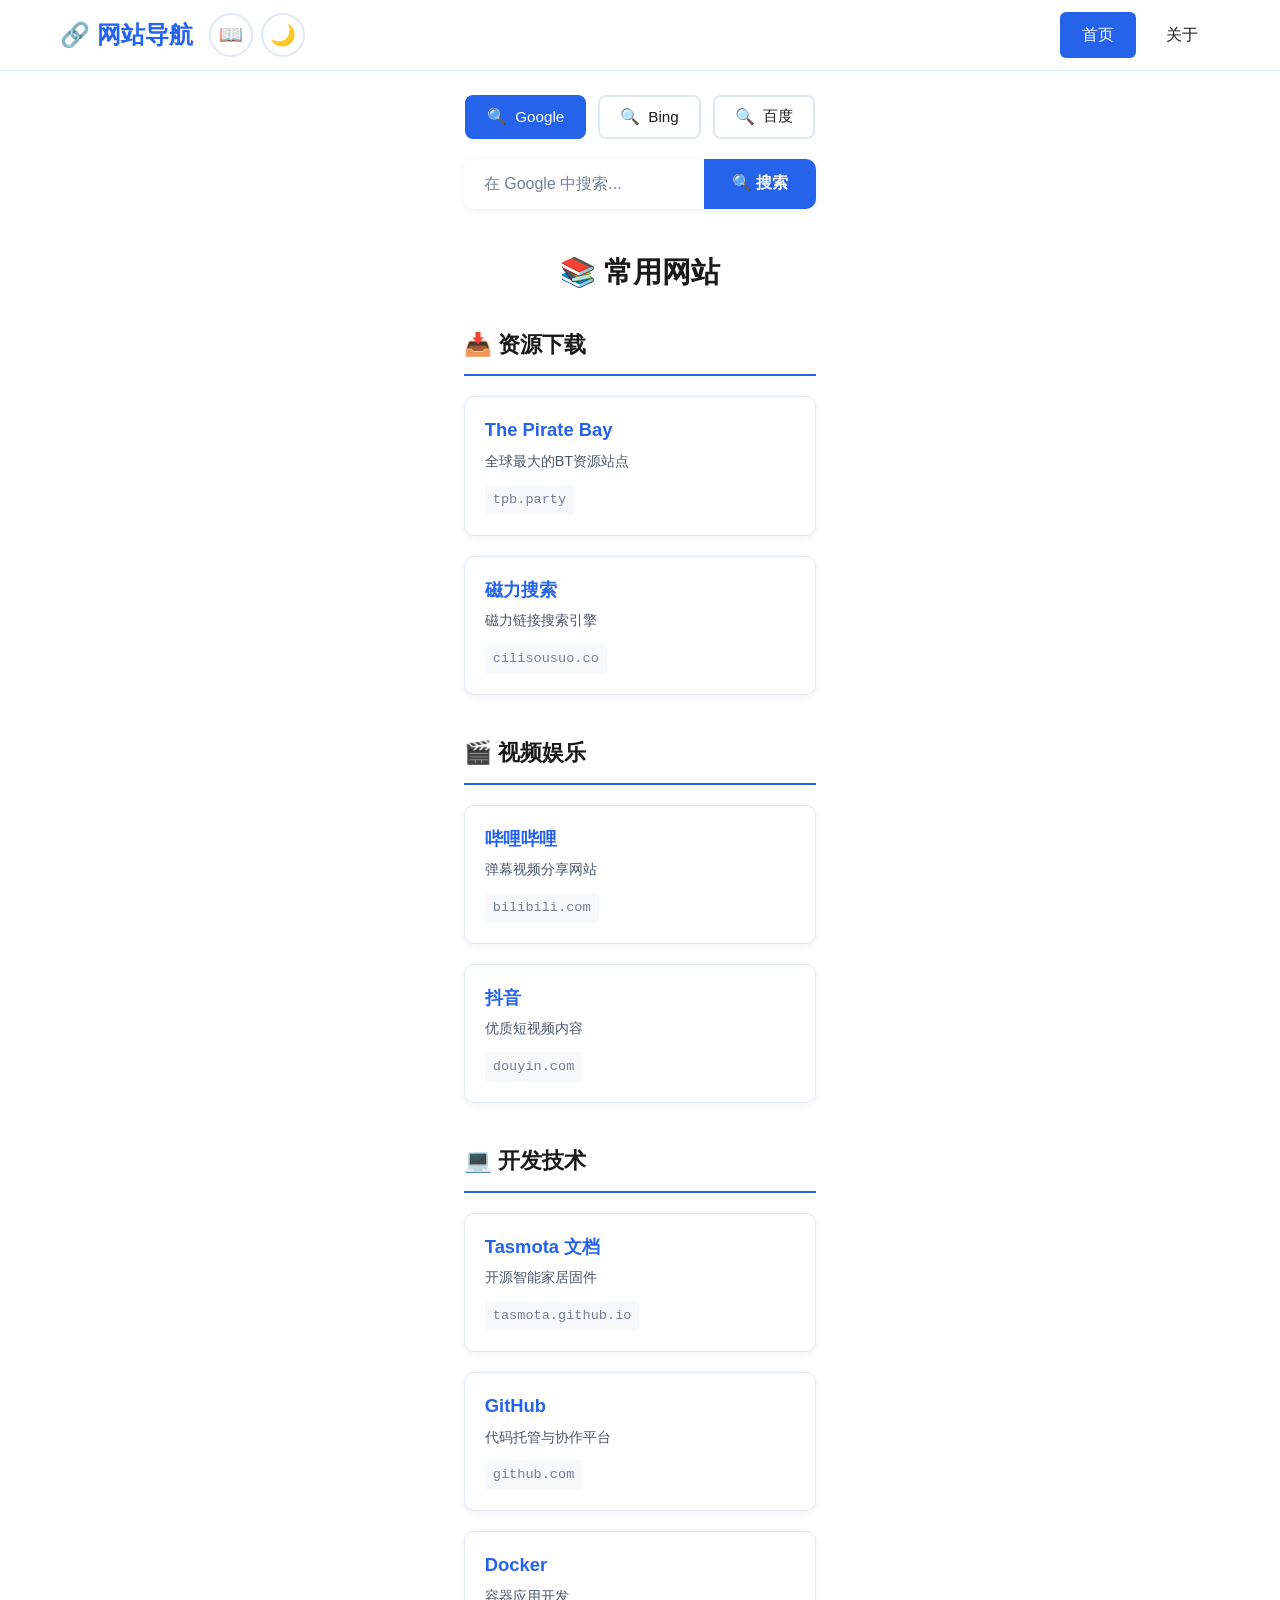
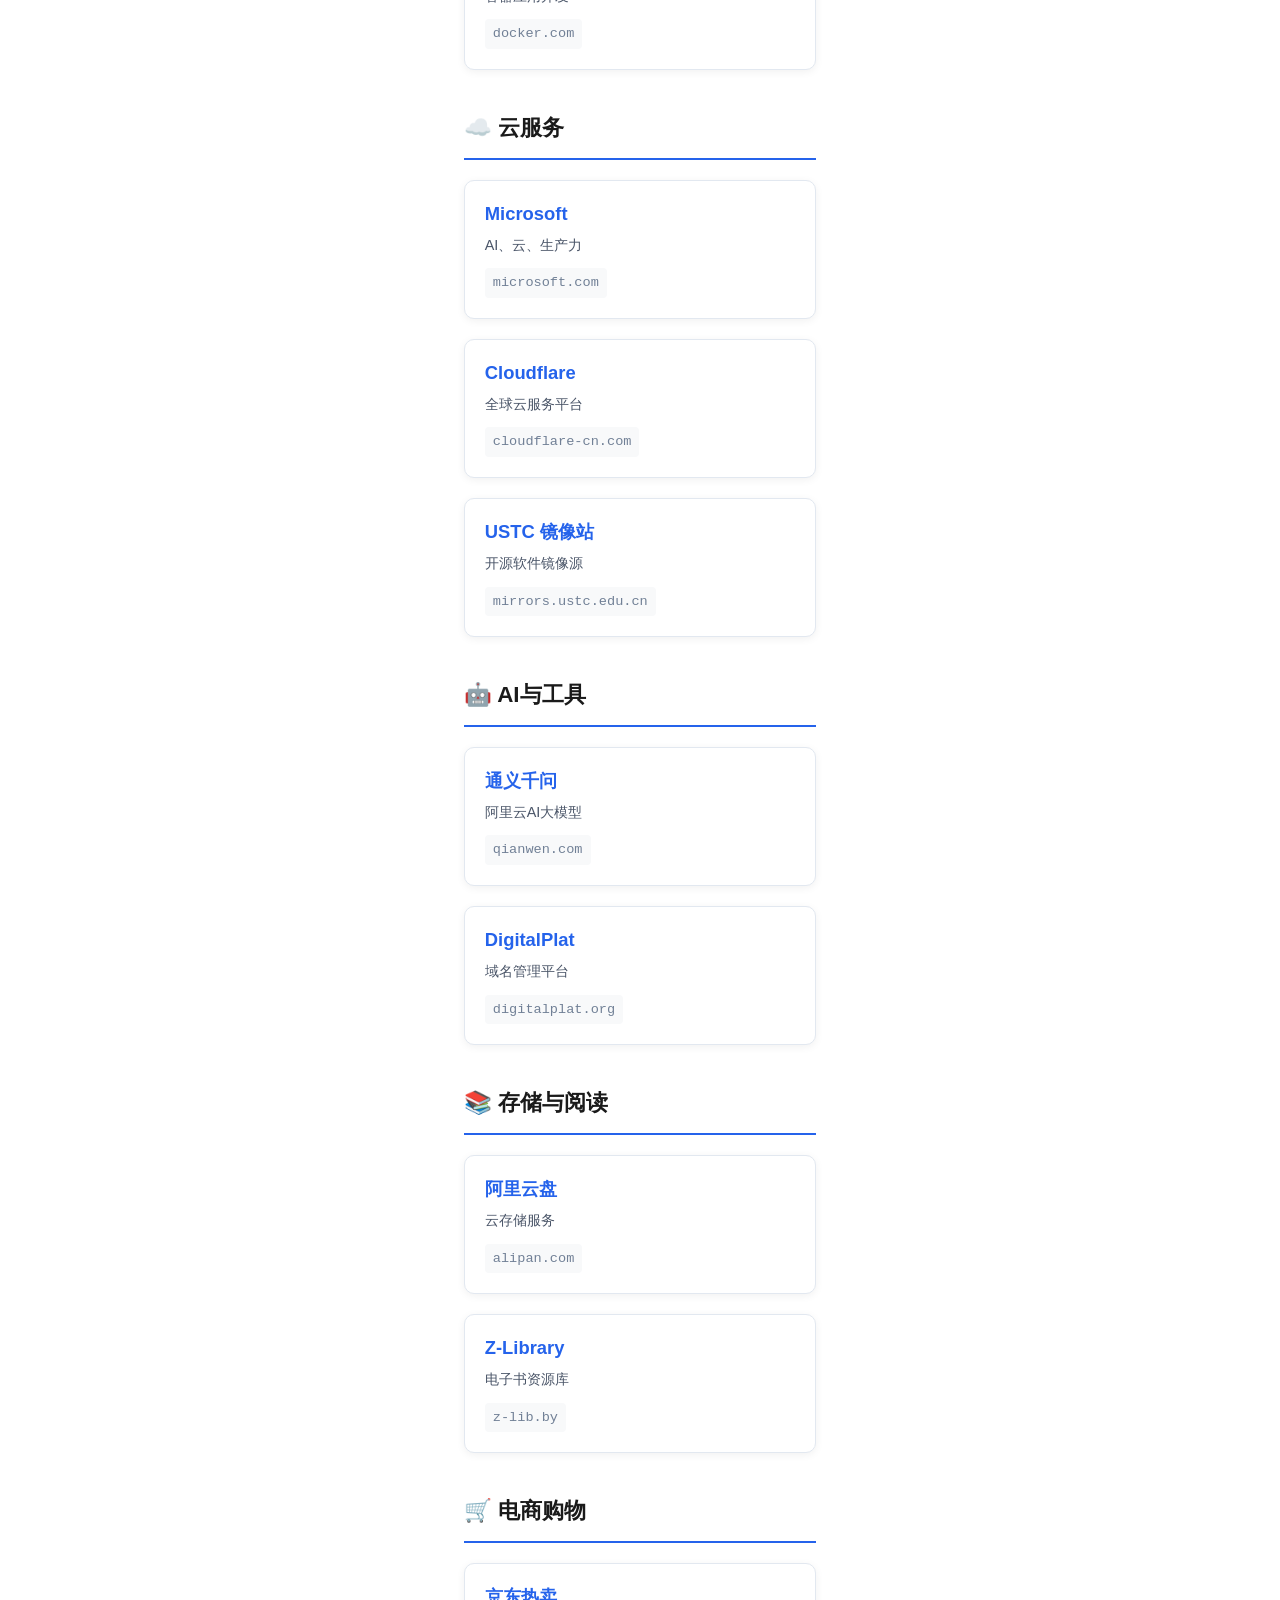
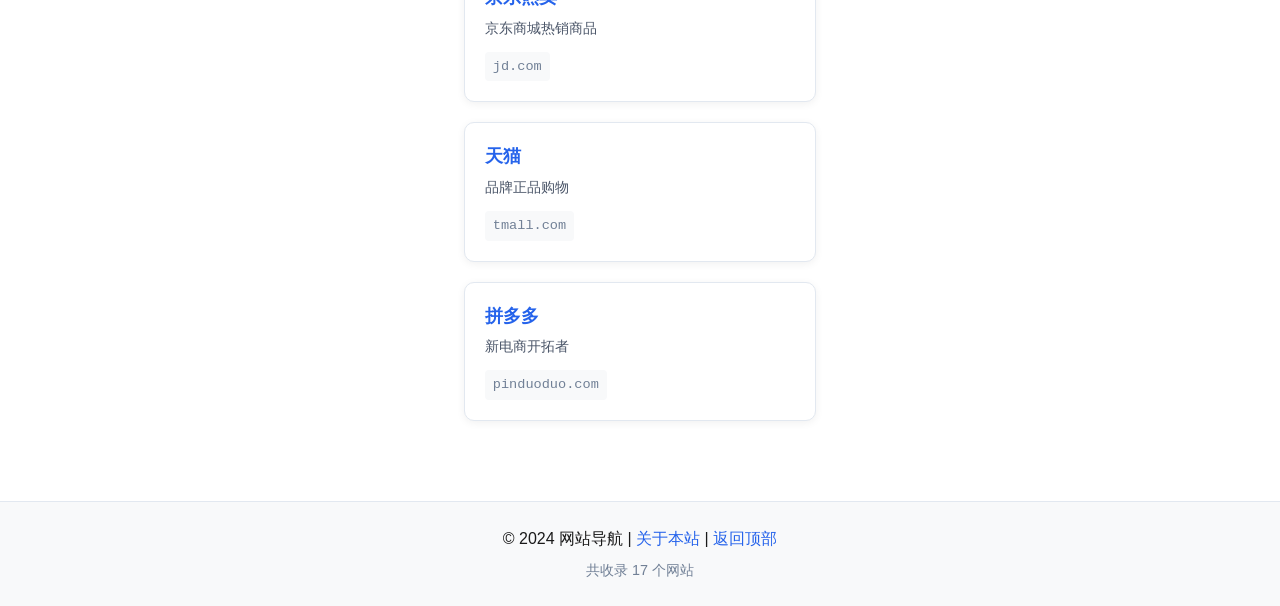
==== commit 5c514318: "chechout 4m ago" ====
--- a/index.html
+++ b/index.html
@@ -18,7 +18,7 @@
         })();
     </script>
 </head>
-<body class="compact-mode">
+<body>
     <header class="header">
         <div class="container header-container">
             <h1 class="site-title">🔗 网站导航</h1>
@@ -102,7 +102,31 @@
             <h2 id="websites-heading" class="section-title">📚 常用网站</h2>
             
             <!-- 资源下载 -->
-            <!-- 资源下载 已移除 -->
+            <div class="category">
+                <h3 class="category-title">📥 资源下载</h3>
+                <div class="websites-grid">
+                    <div class="card">
+                        <a href="https://tpb.party/" 
+                           target="_blank" 
+                           rel="noopener noreferrer"
+                           class="website-link">
+                            <h4 class="website-name">The Pirate Bay</h4>
+                            <p class="website-desc">全球最大的BT资源站点</p>
+                            <span class="website-url">tpb.party</span>
+                        </a>
+                    </div>
+                    <div class="card">
+                        <a href="https://cilisousuo.co/" 
+                           target="_blank" 
+                           rel="noopener noreferrer"
+                           class="website-link">
+                            <h4 class="website-name">磁力搜索</h4>
+                            <p class="website-desc">磁力链接搜索引擎</p>
+                            <span class="website-url">cilisousuo.co</span>
+                        </a>
+                    </div>
+                </div>
+            </div>
 
             <!-- 视频娱乐 -->
             <div class="category">
@@ -114,7 +138,8 @@
                            rel="noopener noreferrer"
                            class="website-link">
                             <h4 class="website-name">哔哩哔哩</h4>
-                            
+                            <p class="website-desc">弹幕视频分享网站</p>
+                            <span class="website-url">bilibili.com</span>
                         </a>
                     </div>
                     <div class="card">
@@ -123,7 +148,8 @@
                            rel="noopener noreferrer"
                            class="website-link">
                             <h4 class="website-name">抖音</h4>
-                            
+                            <p class="website-desc">优质短视频内容</p>
+                            <span class="website-url">douyin.com</span>
                         </a>
                     </div>
                 </div>
@@ -139,7 +165,8 @@
                            rel="noopener noreferrer"
                            class="website-link">
                             <h4 class="website-name">Tasmota 文档</h4>
-                            
+                            <p class="website-desc">开源智能家居固件</p>
+                            <span class="website-url">tasmota.github.io</span>
                         </a>
                     </div>
                     <div class="card">
@@ -148,7 +175,8 @@
                            rel="noopener noreferrer"
                            class="website-link">
                             <h4 class="website-name">GitHub</h4>
-                           
+                            <p class="website-desc">代码托管与协作平台</p>
+                            <span class="website-url">github.com</span>
                         </a>
                     </div>
                     <div class="card">
@@ -157,7 +185,8 @@
                            rel="noopener noreferrer"
                            class="website-link">
                             <h4 class="website-name">Docker</h4>
-                            
+                            <p class="website-desc">容器应用开发</p>
+                            <span class="website-url">docker.com</span>
                         </a>
                     </div>
                 </div>
@@ -173,7 +202,8 @@
                            rel="noopener noreferrer"
                            class="website-link">
                             <h4 class="website-name">Microsoft</h4>
-                        
+                            <p class="website-desc">AI、云、生产力</p>
+                            <span class="website-url">microsoft.com</span>
                         </a>
                     </div>
                     <div class="card">
@@ -182,7 +212,8 @@
                            rel="noopener noreferrer"
                            class="website-link">
                             <h4 class="website-name">Cloudflare</h4>
-                           
+                            <p class="website-desc">全球云服务平台</p>
+                            <span class="website-url">cloudflare-cn.com</span>
                         </a>
                     </div>
                     <div class="card">
@@ -191,7 +222,8 @@
                            rel="noopener noreferrer"
                            class="website-link">
                             <h4 class="website-name">USTC 镜像站</h4>
-                           
+                            <p class="website-desc">开源软件镜像源</p>
+                            <span class="website-url">mirrors.ustc.edu.cn</span>
                         </a>
                     </div>
                 </div>
